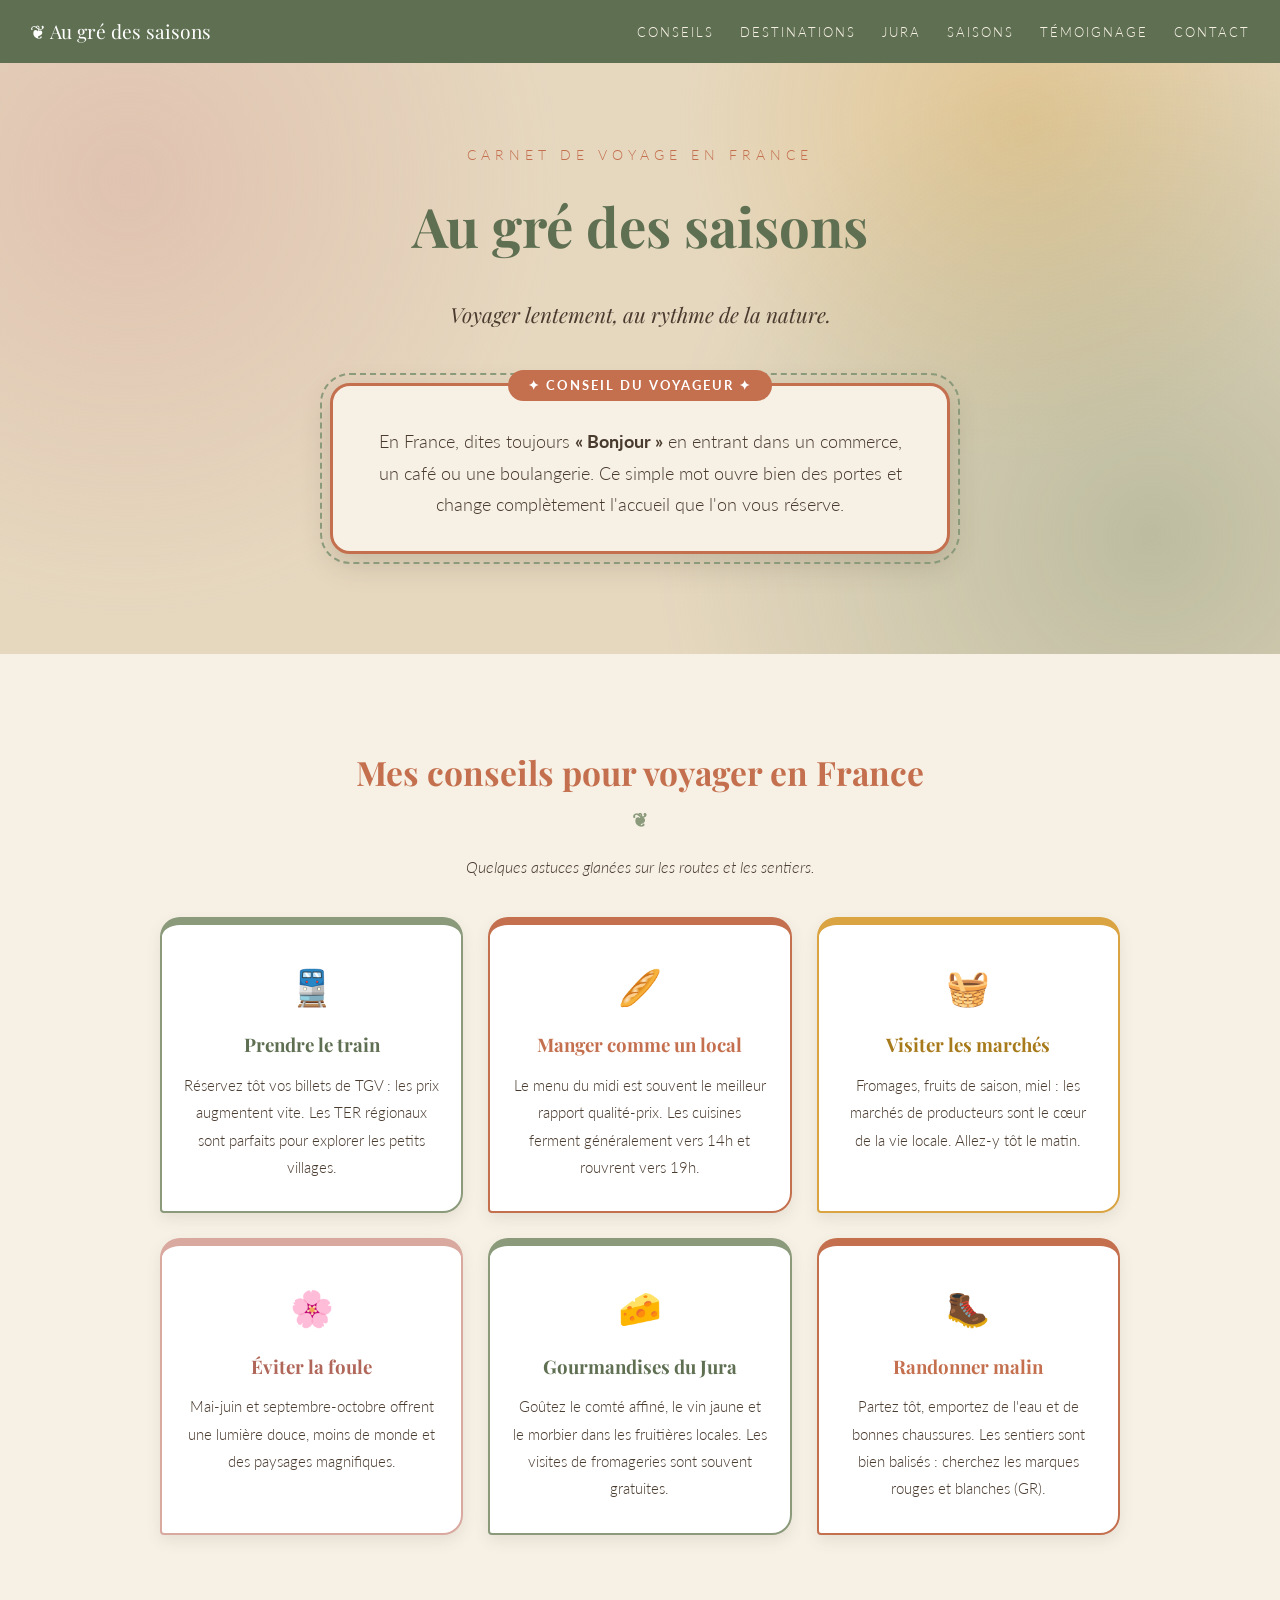
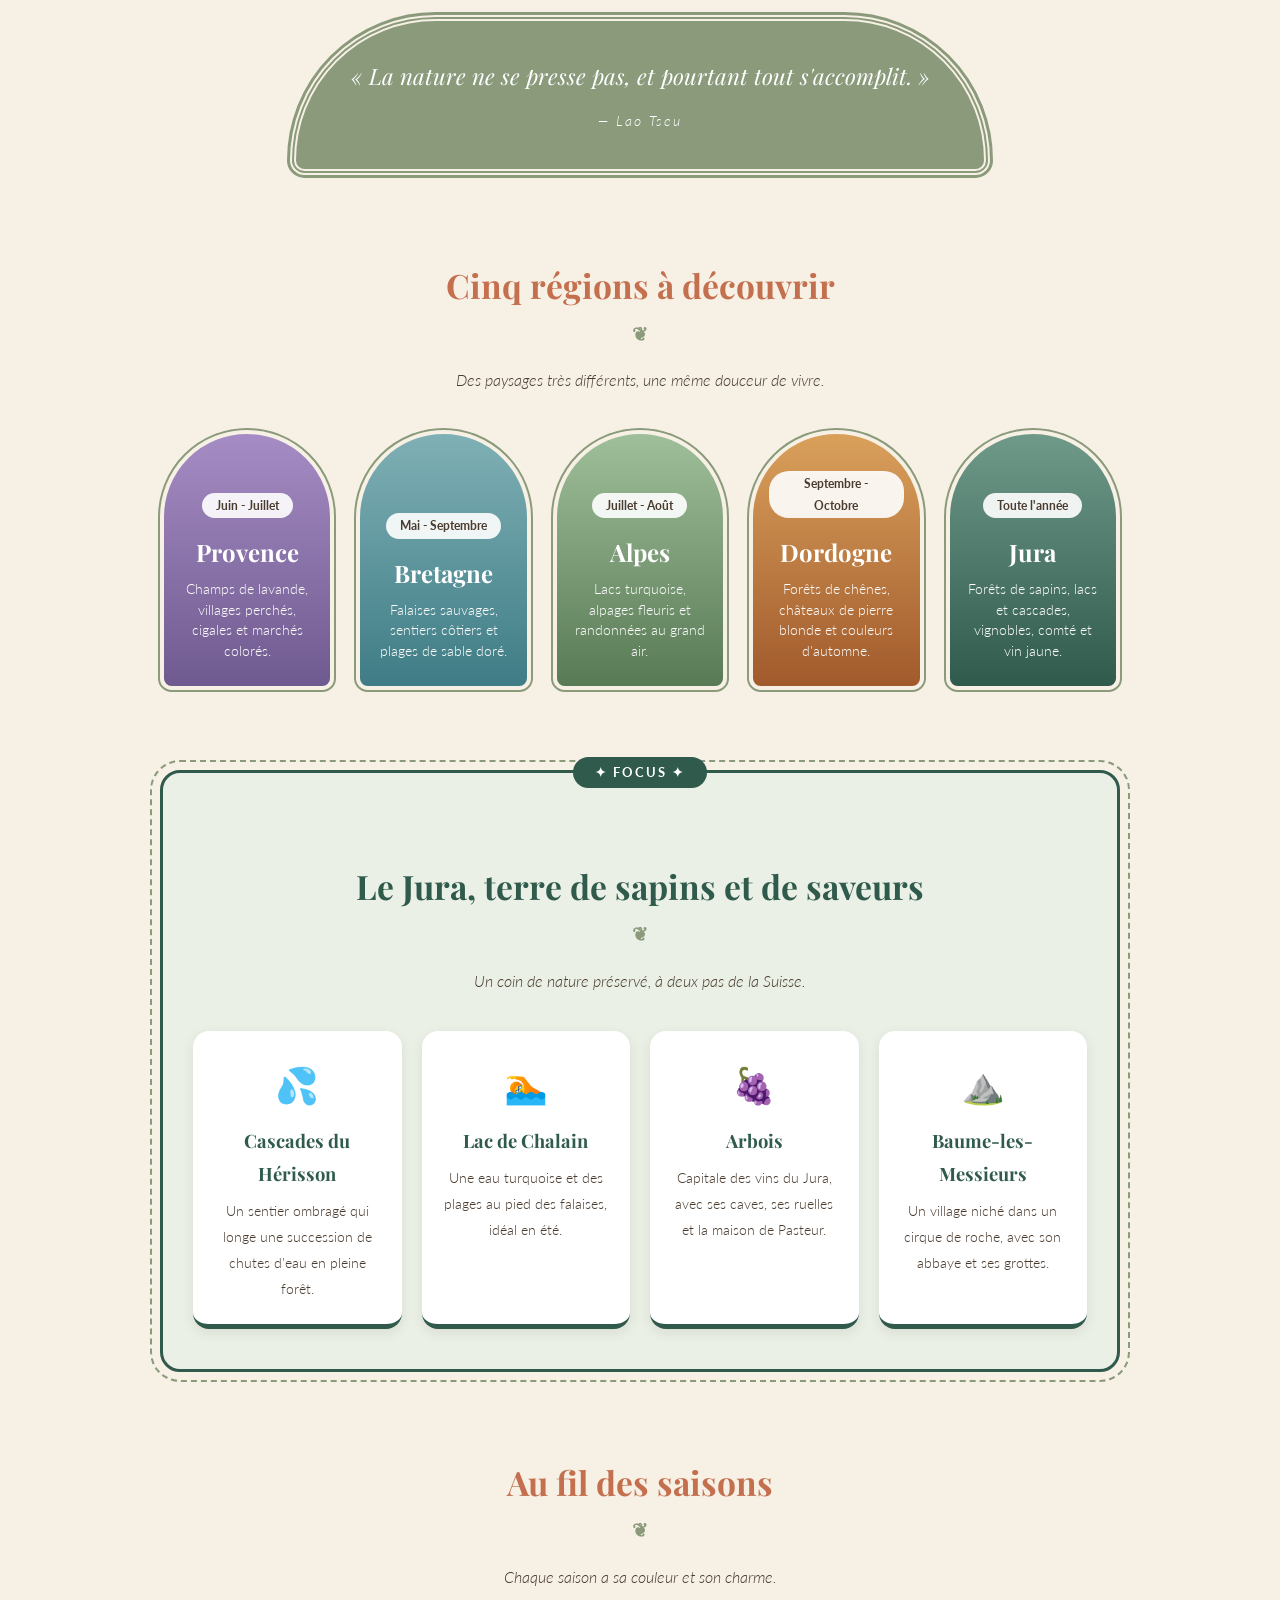
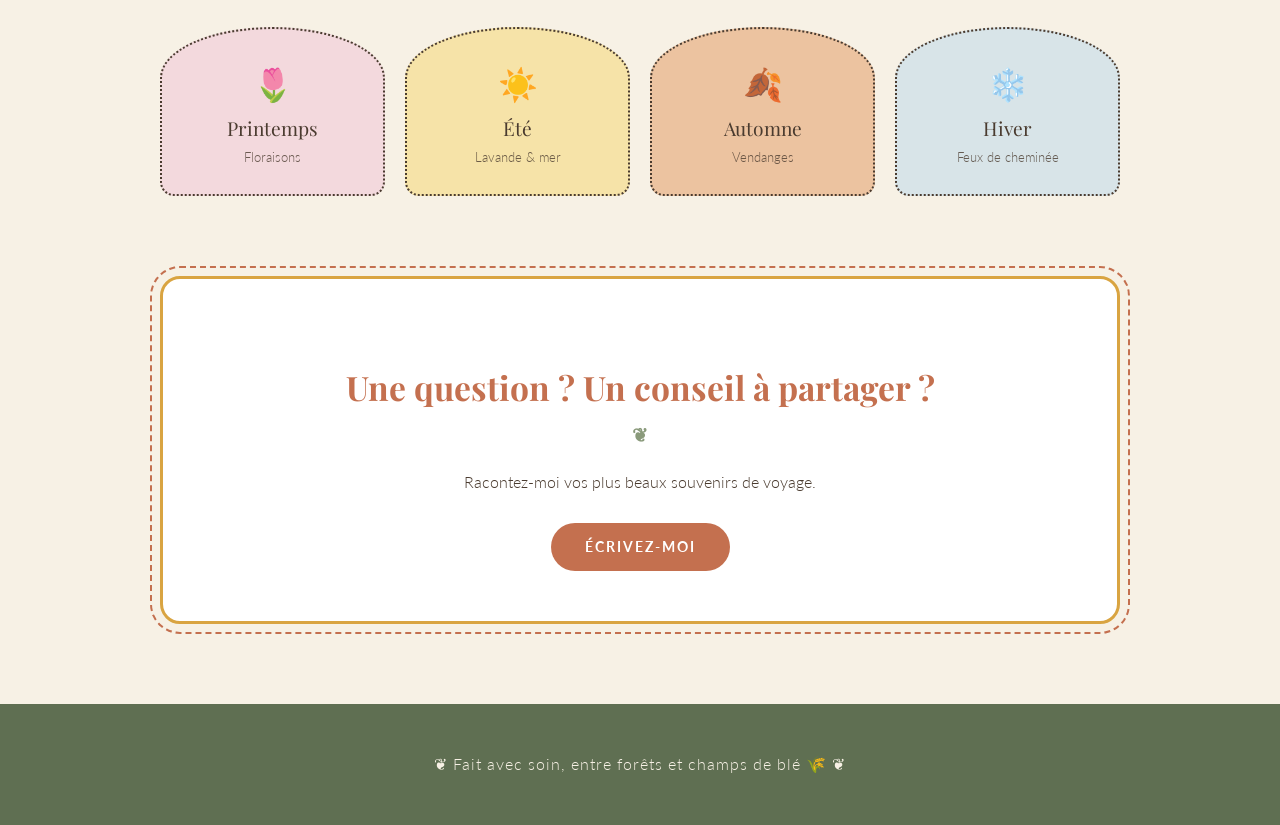
==== index.html @ a961cdc7 "1er version" ====
<!DOCTYPE html>
<html lang="fr">
<head>
  <meta charset="UTF-8">
  <meta name="viewport" content="width=device-width, initial-scale=1.0">
  <title>Au gré des saisons</title>
  <link rel="preconnect" href="https://fonts.googleapis.com">
  <link href="https://fonts.googleapis.com/css2?family=Playfair+Display:ital,wght@0,600;1,400&family=Lato:wght@300;400;700&display=swap" rel="stylesheet">
  <link rel="stylesheet" href="style.css">
</head>
<!-- Cette partie concerne l'entête du site ; la première chose que les visiteurs voient. On retrouve le titre et des informations plus générales pour tout le site comme la langue dans laquelle est le site ou encore l'alphabet utilisé -- !> 

  <! -- ===== MENU ===== -->
    <nav>
    <span class="logo">❦ Au gré des saisons</span>
    <div class="liens">
      <a href="#conseils">Conseils</a>
      <a href="#regions">Destinations</a>
      <a href="#jura">Jura</a>
      <a href="#saisons">Saisons</a>
      <a href="page2.html">Témoignage</a>
      <a href="#contact">Contact</a>
    </div>
  </nav>
<!-- définit les catégories en haut créant un endroit cliquable pour aller directement aux différents onglets -- !> 
  <!-- ===== ACCUEIL + CONSEIL DE VOYAGE ===== -->
  <header class="accueil">
    <p class="sous-titre">Carnet de voyage en France</p>
    <h1>Au gré des saisons</h1>
    <p class="intro">Voyager lentement, au rythme de la nature.</p>

    <div class="conseil-accueil">
      <span class="etiquette">✦ Conseil du voyageur ✦</span>
      <p>
        En France, dites toujours <strong>« Bonjour »</strong> en entrant dans un commerce,
        un café ou une boulangerie. Ce simple mot ouvre bien des portes
        et change complètement l'accueil que l'on vous réserve.
      </p>
    </div>
  </header>
<!-- -->
  <main>
<!-- Cette partie est une phrase accroche dans un cadre qui a pour but de donner envie aux utilisateurs de lire la suite du site, -- !>
    <!-- ===== CONSEILS ===== -->
    <section id="conseils">
      <h2>Mes conseils pour voyager en France</h2>
      <p class="chapeau">Quelques astuces glanées sur les routes et les sentiers.</p>

      <div class="grille">
        <article class="cadre cadre-sauge">
          <div class="icone">🚆</div>
          <h3>Prendre le train</h3>
          <p>Réservez tôt vos billets de TGV : les prix augmentent vite. Les TER régionaux sont parfaits pour explorer les petits villages.</p>
        </article>

        <article class="cadre cadre-terracotta">
          <div class="icone">🥖</div>
          <h3>Manger comme un local</h3>
          <p>Le menu du midi est souvent le meilleur rapport qualité-prix. Les cuisines ferment généralement vers 14h et rouvrent vers 19h.</p>
        </article>

        <article class="cadre cadre-moutarde">
          <div class="icone">🧺</div>
          <h3>Visiter les marchés</h3>
          <p>Fromages, fruits de saison, miel : les marchés de producteurs sont le cœur de la vie locale. Allez-y tôt le matin.</p>
        </article>

        <article class="cadre cadre-rose">
          <div class="icone">🌸</div>
          <h3>Éviter la foule</h3>
          <p>Mai-juin et septembre-octobre offrent une lumière douce, moins de monde et des paysages magnifiques.</p>
        </article>

        <article class="cadre cadre-sauge">
          <div class="icone">🧀</div>
          <h3>Gourmandises du Jura</h3>
          <p>Goûtez le comté affiné, le vin jaune et le morbier dans les fruitières locales. Les visites de fromageries sont souvent gratuites.</p>
        </article>

        <article class="cadre cadre-terracotta">
          <div class="icone">🥾</div>
          <h3>Randonner malin</h3>
          <p>Partez tôt, emportez de l'eau et de bonnes chaussures. Les sentiers sont bien balisés : cherchez les marques rouges et blanches (GR).</p>
        </article>
      </div>
    </section>
<!-- Cette partie concerne les conseils de voyage, une fois qu'elle est appliquée avec le style, elle est sous forme de cases donnant envie aux utilisateurs de cliquer pour connaitre davantage -- !> 
    <! -- ===== CITATION ===== -->
    <blockquote class="citation">
      « La nature ne se presse pas, et pourtant tout s'accomplit. »
      <cite>— Lao Tseu</cite>
    </blockquote>

    <!-- ===== DESTINATIONS ===== -->
    <section id="regions">
      <h2>Cinq régions à découvrir</h2>
      <p class="chapeau">Des paysages très différents, une même douceur de vivre.</p>

      <div class="regions">
        <article class="region region-lavande">
          <span class="badge">Juin - Juillet</span>
          <h3>Provence</h3>
          <p>Champs de lavande, villages perchés, cigales et marchés colorés.</p>
        </article>

        <article class="region region-mer">
          <span class="badge">Mai - Septembre</span>
          <h3>Bretagne</h3>
          <p>Falaises sauvages, sentiers côtiers et plages de sable doré.</p>
        </article>

        <article class="region region-montagne">
          <span class="badge">Juillet - Août</span>
          <h3>Alpes</h3>
          <p>Lacs turquoise, alpages fleuris et randonnées au grand air.</p>
        </article>

        <article class="region region-foret">
          <span class="badge">Septembre - Octobre</span>
          <h3>Dordogne</h3>
          <p>Forêts de chênes, châteaux de pierre blonde et couleurs d'automne.</p>
        </article>

        <article class="region region-jura">
          <span class="badge">Toute l'année</span>
          <h3>Jura</h3>
          <p>Forêts de sapins, lacs et cascades, vignobles, comté et vin jaune.</p>
        </article>
      </div>
    </section>
<!-- Cette section concerne les conseils de voyage en lui-même : il adapte les suggestions en fonction de la saison, de la  catégorie des vacances (mer, montagnes etc.) -- ! > 
    <! -- ===== FOCUS JURA ===== -->
    <section id="jura" class="focus-jura">
      <span class="etiquette-jura">✦ Focus ✦</span>
      <h2>Le Jura, terre de sapins et de saveurs</h2>
      <p class="chapeau">Un coin de nature préservé, à deux pas de la Suisse.</p>

      <div class="lieux">
        <div class="lieu">
          <div class="icone">💦</div>
          <h3>Cascades du Hérisson</h3>
          <p>Un sentier ombragé qui longe une succession de chutes d'eau en pleine forêt.</p>
        </div>
        <div class="lieu">
          <div class="icone">🏊</div>
          <h3>Lac de Chalain</h3>
          <p>Une eau turquoise et des plages au pied des falaises, idéal en été.</p>
        </div>
        <div class="lieu">
          <div class="icone">🍇</div>
          <h3>Arbois</h3>
          <p>Capitale des vins du Jura, avec ses caves, ses ruelles et la maison de Pasteur.</p>
        </div>
        <div class="lieu">
          <div class="icone">⛰️</div>
          <h3>Baume-les-Messieurs</h3>
          <p>Un village niché dans un cirque de roche, avec son abbaye et ses grottes.</p>
        </div>
      </div>
    </section>
<! --  partie qui donne des détails sur le jura en exemple d'endroit à visiter en france ; chaque sous-partie est composée d'une icone et de descriptif sur le lieu précis ainsi que son nom. -- !>
    <!-- ===== SAISONS ===== -->
    <section id="saisons">
      <h2>Au fil des saisons</h2>
      <p class="chapeau">Chaque saison a sa couleur et son charme.</p>

      <div class="saisons">
        <div class="saison printemps"><span>🌷</span>Printemps<small>Floraisons</small></div>
        <div class="saison ete"><span>☀️</span>Été<small>Lavande &amp; mer</small></div>
        <div class="saison automne"><span>🍂</span>Automne<small>Vendanges</small></div>
        <div class="saison hiver"><span>❄️</span>Hiver<small>Feux de cheminée</small></div>
      </div>
    </section>

    <!-- ===== CONTACT ===== -->
    <section id="contact" class="cadre-contact">
      <h2>Une question ? Un conseil à partager ?</h2>
      <p>Racontez-moi vos plus beaux souvenirs de voyage.</p>
      <a class="bouton" href="mailto:exemple@mail.com">Écrivez-moi</a>
    </section>

  </main>
  <! -- Section contact avec possibilité de mettre des informations de contact comme les sites normaux. --!> 
  <footer>
    <p>❦ Fait avec soin, entre forêts et champs de blé 🌾 ❦</p>
  </footer>
<!-- cette section finale se situe sur le bandeau tout en bas du site et indique "avec humour" une information de fabrication pour finir le site-- !> 
</body>
</html>
---- style.css ----
/* ===== PALETTE ===== */
:root {
  --creme: #f7f1e5;
  --sable: #e6d8bf;
  --sauge: #8a9a7b;
  --sauge-fonce: #5f6f52;
  --terracotta: #c4704f;
  --moutarde: #d9a441;
  --rose: #d9a9a0;
  --brun: #4a3b2f;
  --sapin: #2f5a4c;
}

/* ===== BASE ===== */
* { box-sizing: border-box; }

html { scroll-behavior: smooth; }

body {
  margin: 0;
  font-family: 'Lato', sans-serif;
  font-weight: 300;
  background-color: var(--creme);
  color: var(--brun);
  line-height: 1.8;
}

h1, h2, h3 { font-family: 'Playfair Display', serif; }

/* ===== MENU (reste collé en haut) ===== */
nav {
  position: sticky;
  top: 0;
  z-index: 10;
  display: flex;
  justify-content: space-between;
  align-items: center;
  flex-wrap: wrap;
  gap: 10px;
  padding: 14px 30px;
  background-color: var(--sauge-fonce);
  color: white;
}

.logo {
  font-family: 'Playfair Display', serif;
  font-size: 1.2rem;
}

.liens a {
  color: var(--creme);
  text-decoration: none;
  text-transform: uppercase;
  letter-spacing: 2px;
  font-size: 0.8rem;
  margin-left: 22px;
  transition: color 0.3s;
}

.liens a:hover { color: var(--moutarde); }

/* ===== ACCUEIL ===== */
.accueil {
  text-align: center;
  padding: 80px 20px 100px;
  background:
    radial-gradient(circle at 10% 20%, rgba(217, 169, 160, 0.45) 0, transparent 35%),
    radial-gradient(circle at 90% 80%, rgba(138, 154, 123, 0.45) 0, transparent 40%),
    radial-gradient(circle at 80% 10%, rgba(217, 164, 65, 0.35) 0, transparent 30%),
    var(--sable);
}

.sous-titre {
  text-transform: uppercase;
  letter-spacing: 5px;
  font-size: 0.85rem;
  color: var(--terracotta);
  margin: 0;
}

h1 {
  font-size: 3.4rem;
  color: var(--sauge-fonce);
  margin: 10px 0;
}

.intro {
  font-family: 'Playfair Display', serif;
  font-style: italic;
  font-size: 1.3rem;
  margin-bottom: 50px;
}

/* Le conseil de bienvenue : double cadre */
.conseil-accueil {
  position: relative;
  max-width: 620px;
  margin: 0 auto;
  padding: 40px 35px 30px;
  background-color: var(--creme);
  border: 3px solid var(--terracotta);
  border-radius: 20px;
  outline: 2px dashed var(--sauge);
  outline-offset: 8px;
  box-shadow: 0 10px 30px rgba(74, 59, 47, 0.2);
}

.conseil-accueil .etiquette {
  position: absolute;
  top: -16px;
  left: 50%;
  transform: translateX(-50%);
  background-color: var(--terracotta);
  color: white;
  padding: 4px 20px;
  border-radius: 30px;
  font-size: 0.8rem;
  letter-spacing: 2px;
  text-transform: uppercase;
  font-weight: 700;
  white-space: nowrap;
}

.conseil-accueil p {
  margin: 0;
  font-size: 1.1rem;
}

/* ===== CONTENU ===== */
main {
  max-width: 1000px;
  margin: 0 auto;
  padding: 60px 20px 20px;
}

section {
  margin-bottom: 80px;
  text-align: center;
}

h2 {
  font-size: 2.1rem;
  color: var(--terracotta);
  margin-bottom: 5px;
}

h2::after {
  content: "❦";
  display: block;
  font-size: 1.2rem;
  color: var(--sauge);
}

.chapeau {
  font-style: italic;
  margin-bottom: 35px;
}

/* ===== CARTES AVEC CADRES COLORÉS ===== */
.grille {
  display: grid;
  grid-template-columns: repeat(auto-fit, minmax(260px, 1fr));
  gap: 25px;
}

.cadre {
  background-color: white;
  padding: 30px 22px;
  border-radius: 20px 20px 20px 4px;
  border: 2px solid;
  border-top-width: 8px;
  box-shadow: 0 6px 15px rgba(74, 59, 47, 0.1);
  transition: transform 0.3s, box-shadow 0.3s;
}

.cadre:hover {
  transform: translateY(-8px);
  box-shadow: 0 14px 25px rgba(74, 59, 47, 0.18);
}

.icone { font-size: 2.2rem; }
.cadre h3 { margin: 10px 0; }
.cadre p { margin: 0; font-size: 0.95rem; }

.cadre-sauge { border-color: var(--sauge); }
.cadre-sauge h3 { color: var(--sauge-fonce); }

.cadre-terracotta { border-color: var(--terracotta); }
.cadre-terracotta h3 { color: var(--terracotta); }

.cadre-moutarde { border-color: var(--moutarde); }
.cadre-moutarde h3 { color: #a77a1c; }

.cadre-rose { border-color: var(--rose); }
.cadre-rose h3 { color: #b0675a; }

/* ===== CITATION ===== */
.citation {
  margin: 0 auto 80px;
  max-width: 700px;
  padding: 35px 40px;
  text-align: center;
  font-family: 'Playfair Display', serif;
  font-style: italic;
  font-size: 1.4rem;
  color: white;
  background-color: var(--sauge);
  border-radius: 200px 200px 20px 20px;
  border: 6px double var(--creme);
  outline: 3px solid var(--sauge);
}

.citation cite {
  display: block;
  margin-top: 12px;
  font-size: 0.9rem;
  font-family: 'Lato', sans-serif;
  letter-spacing: 2px;
}

/* ===== RÉGIONS ===== */
.regions {
  display: grid;
  grid-template-columns: repeat(auto-fit, minmax(170px, 1fr));
  gap: 22px;
}

.region {
  min-height: 260px;
  padding: 25px 16px;
  border-radius: 120px 120px 16px 16px;  /* forme d'arche bohème */
  color: white;
  display: flex;
  flex-direction: column;
  justify-content: flex-end;
  text-align: center;
  border: 4px solid var(--creme);
  outline: 2px solid var(--sauge);
  transition: transform 0.3s;
}

.region:hover { transform: scale(1.04); }

.region h3 { margin: 5px 0; font-size: 1.5rem; }
.region p { margin: 0; font-size: 0.85rem; line-height: 1.5; }

.badge {
  align-self: center;
  background-color: rgba(255, 255, 255, 0.9);
  color: var(--brun);
  padding: 2px 14px;
  border-radius: 20px;
  font-size: 0.75rem;
  font-weight: 700;
  margin-bottom: 8px;
}

.region-lavande  { background: linear-gradient(180deg, #a58cc4, #6f5a8f); }
.region-mer      { background: linear-gradient(180deg, #7fb0b5, #3f7c85); }
.region-montagne { background: linear-gradient(180deg, #9fbf9a, #587a55); }
.region-foret    { background: linear-gradient(180deg, #d9a05b, #a15a2c); }
.region-jura     { background: linear-gradient(180deg, #6f9a8a, #2f5a4c); }

/* ===== FOCUS JURA ===== */
.focus-jura {
  position: relative;
  padding: 55px 30px 40px;
  background-color: #eaf0e6;
  border: 3px solid var(--sapin);
  border-radius: 20px;
  outline: 2px dashed var(--sauge);
  outline-offset: 8px;
}

.focus-jura h2 { color: var(--sapin); }

.etiquette-jura {
  position: absolute;
  top: -16px;
  left: 50%;
  transform: translateX(-50%);
  background-color: var(--sapin);
  color: white;
  padding: 4px 22px;
  border-radius: 30px;
  font-size: 0.8rem;
  letter-spacing: 2px;
  text-transform: uppercase;
  font-weight: 700;
}

.lieux {
  display: grid;
  grid-template-columns: repeat(auto-fit, minmax(200px, 1fr));
  gap: 20px;
}

.lieu {
  background-color: white;
  padding: 22px 18px;
  border-radius: 16px;
  border-bottom: 5px solid var(--sapin);
  box-shadow: 0 4px 12px rgba(74, 59, 47, 0.1);
}

.lieu h3 {
  color: var(--sapin);
  margin: 8px 0;
  font-size: 1.15rem;
}

.lieu p { margin: 0; font-size: 0.9rem; }

/* ===== SAISONS ===== */
.saisons {
  display: grid;
  grid-template-columns: repeat(auto-fit, minmax(160px, 1fr));
  gap: 20px;
}

.saison {
  padding: 25px 10px;
  border-radius: 50% 50% 14px 14px / 30% 30% 14px 14px;
  font-family: 'Playfair Display', serif;
  font-size: 1.2rem;
  border: 2px dotted var(--brun);
}

.saison span { display: block; font-size: 2rem; }

.saison small {
  display: block;
  font-family: 'Lato', sans-serif;
  font-size: 0.8rem;
  opacity: 0.8;
}

.printemps { background-color: #f3d9dd; }
.ete       { background-color: #f6e3a8; }
.automne   { background-color: #ecc3a0; }
.hiver     { background-color: #d8e4e8; }

/* ===== CONTACT ===== */
.cadre-contact {
  padding: 50px 30px;
  background-color: white;
  border: 3px solid var(--moutarde);
  border-radius: 20px;
  outline: 2px dashed var(--terracotta);
  outline-offset: 8px;
  margin-bottom: 60px;
}

.bouton {
  display: inline-block;
  margin-top: 10px;
  padding: 12px 34px;
  background-color: var(--terracotta);
  color: white;
  text-decoration: none;
  border-radius: 40px;
  letter-spacing: 2px;
  text-transform: uppercase;
  font-size: 0.85rem;
  font-weight: 700;
  transition: background-color 0.3s, transform 0.3s;
}

.bouton:hover {
  background-color: var(--sauge-fonce);
  transform: translateY(-3px);
}

/* ===== PIED DE PAGE ===== */
footer {
  text-align: center;
  padding: 30px 20px;
  background-color: var(--sauge-fonce);
  color: var(--creme);
  letter-spacing: 1px;
}

/* ===== TÉLÉPHONE ===== */
@media (max-width: 600px) {
  h1 { font-size: 2.3rem; }
  nav { justify-content: center; }
  .liens a { margin: 0 8px; }
  .citation { border-radius: 60px 60px 20px 20px; font-size: 1.15rem; padding: 30px 20px; }
}
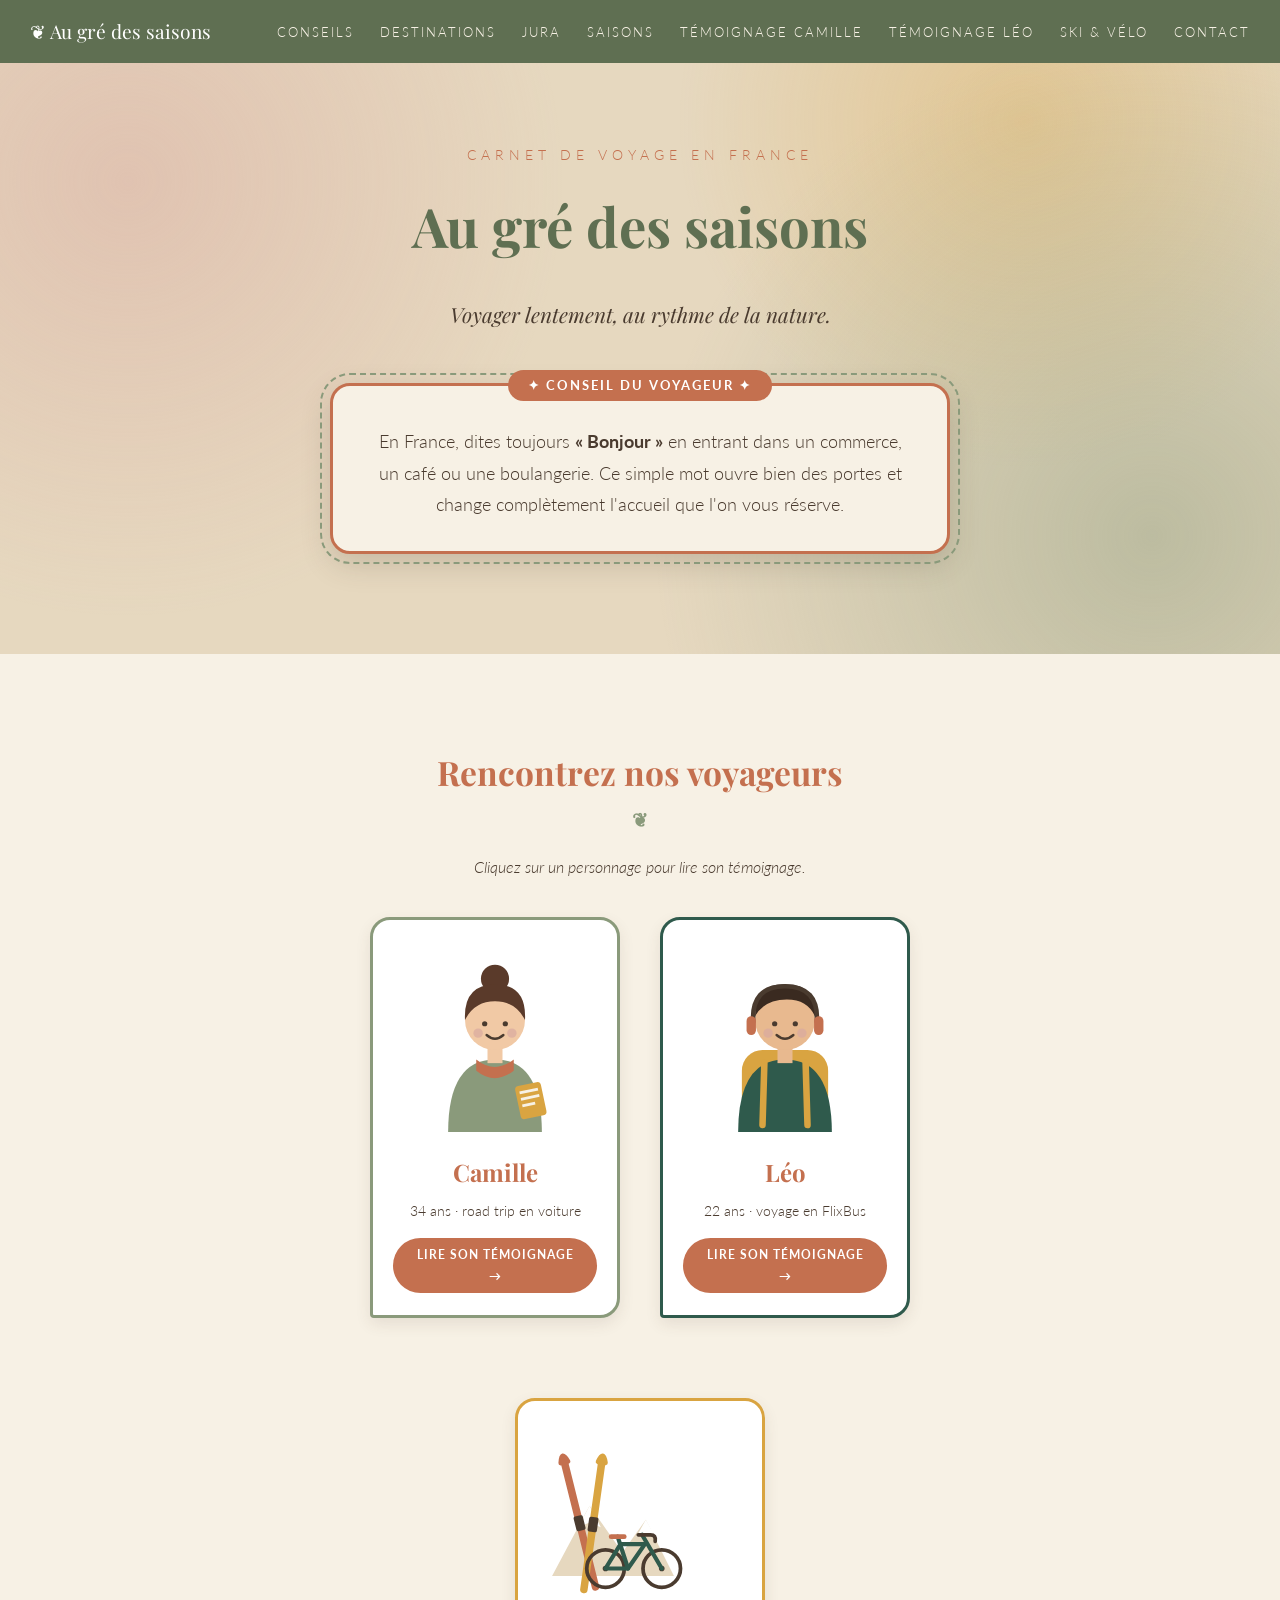
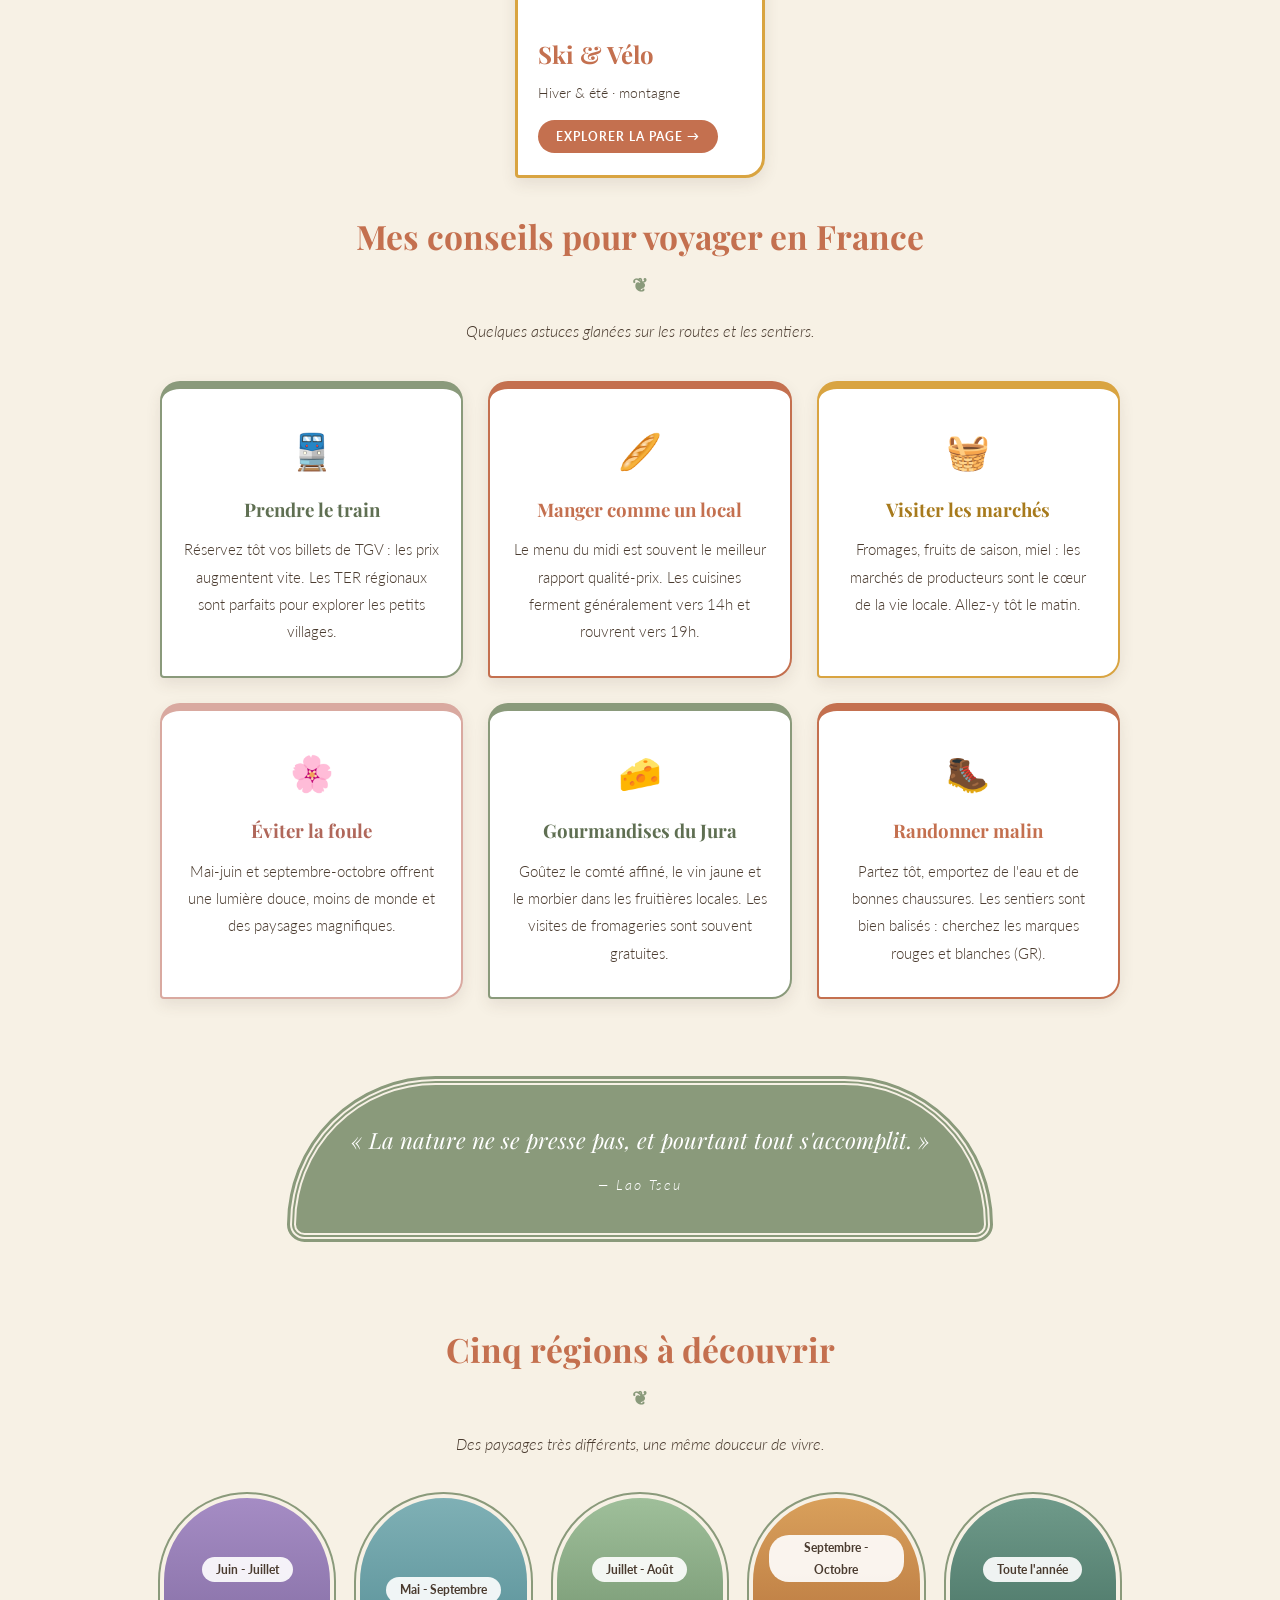
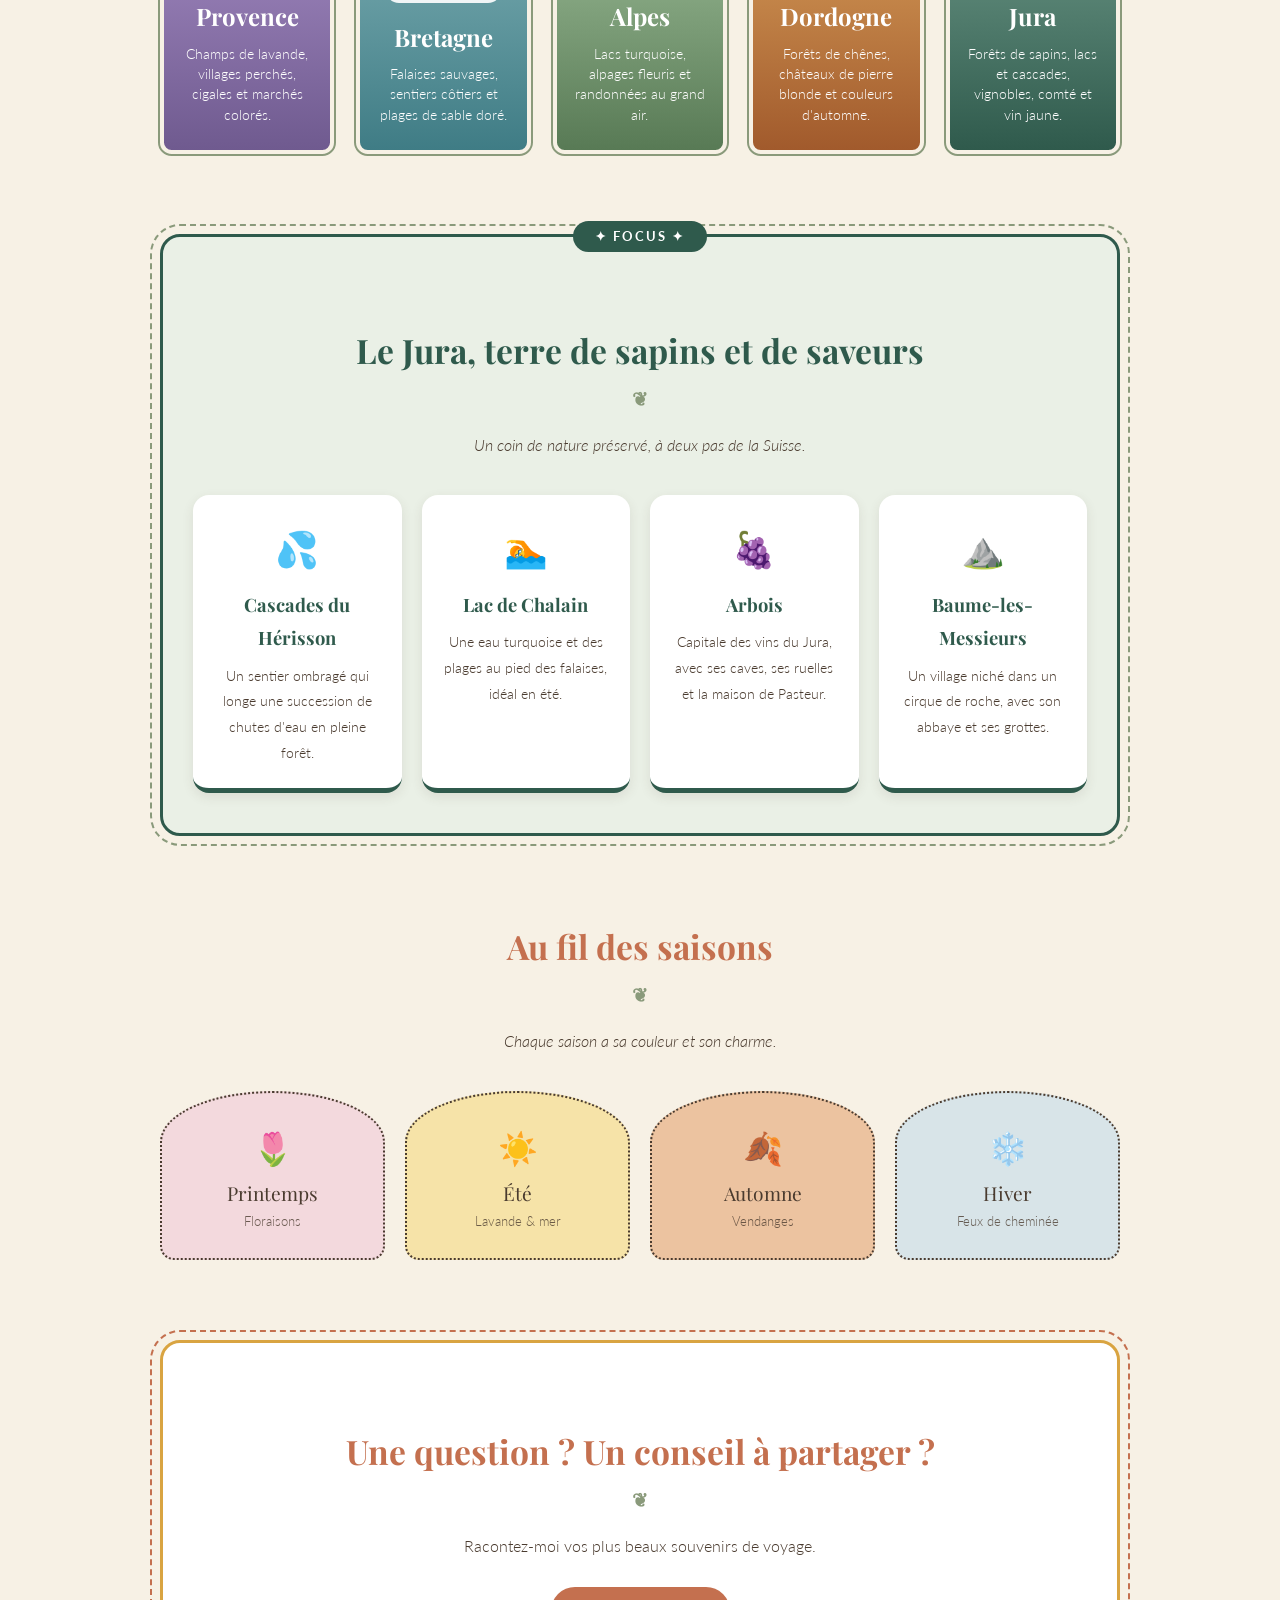
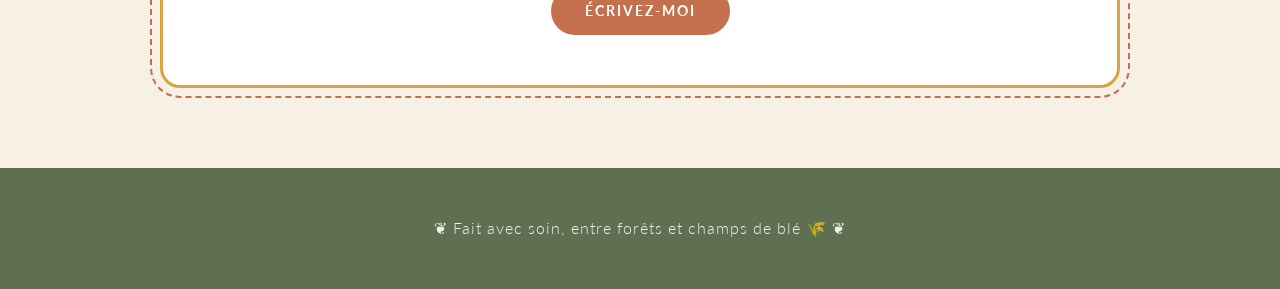
==== commit 0736232e: "iuh" ====
--- a/index.html
+++ b/index.html
@@ -8,21 +8,28 @@
   <link href="https://fonts.googleapis.com/css2?family=Playfair+Display:ital,wght@0,600;1,400&family=Lato:wght@300;400;700&display=swap" rel="stylesheet">
   <link rel="stylesheet" href="style.css">
 </head>
-<!-- Cette partie concerne l'entête du site ; la première chose que les visiteurs voient. On retrouve le titre et des informations plus générales pour tout le site comme la langue dans laquelle est le site ou encore l'alphabet utilisé -- !> 
-
-  <! -- ===== MENU ===== -->
-    <nav>
+<body>
+
+<!-- Cette partie concerne l'entête du site ; la première chose que les visiteurs voient. On retrouve le titre et des informations plus générales pour tout le site comme la langue dans laquelle est le site ou encore l'alphabet utilisé -->
+
+  <!-- ===== MENU ===== -->
+  <nav>
     <span class="logo">❦ Au gré des saisons</span>
     <div class="liens">
       <a href="#conseils">Conseils</a>
       <a href="#regions">Destinations</a>
       <a href="#jura">Jura</a>
       <a href="#saisons">Saisons</a>
-      <a href="page2.html">Témoignage</a>
+      <a href="page2.html">Témoignage Camille</a>
+      <a href="page3.html">Témoignage Léo</a>
+      <a href="page4.html">Ski &amp; Vélo</a>
       <a href="#contact">Contact</a>
+
+
     </div>
   </nav>
-<!-- définit les catégories en haut créant un endroit cliquable pour aller directement aux différents onglets -- !> 
+<!-- définit les catégories en haut créant un endroit cliquable pour aller directement aux différents onglets -->
+
   <!-- ===== ACCUEIL + CONSEIL DE VOYAGE ===== -->
   <header class="accueil">
     <p class="sous-titre">Carnet de voyage en France</p>
@@ -38,9 +45,129 @@
       </p>
     </div>
   </header>
-<!-- -->
+
   <main>
-<!-- Cette partie est une phrase accroche dans un cadre qui a pour but de donner envie aux utilisateurs de lire la suite du site, -- !>
+<!-- Cette partie est une phrase accroche dans un cadre qui a pour but de donner envie aux utilisateurs de lire la suite du site -->
+    <!-- ===== LES VOYAGEURS ===== -->
+    <section id="voyageurs">
+      <h2>Rencontrez nos voyageurs</h2>
+      <p class="chapeau">Cliquez sur un personnage pour lire son témoignage.</p>
+
+      <div class="personnages">
+
+        <!-- Camille -->
+        <a class="perso perso-camille" href="page2.html" aria-label="Lire le témoignage de Camille">
+          <svg viewBox="0 0 160 200" role="img" aria-labelledby="titre-camille">
+            <title id="titre-camille">Dessin de Camille</title>
+            <!-- chignon -->
+            <circle cx="80" cy="36" r="15" fill="#5a3a2a"/>
+            <!-- corps -->
+            <path d="M30 200 Q30 122 80 122 Q130 122 130 200 Z" fill="#8a9a7b"/>
+            <!-- cou -->
+            <rect x="72" y="104" width="16" height="22" fill="#f1c9a5"/>
+            <!-- foulard -->
+            <path d="M60 122 Q80 138 100 122 L100 134 Q80 150 60 134 Z" fill="#c4704f"/>
+            <!-- tête -->
+            <circle cx="80" cy="80" r="32" fill="#f1c9a5"/>
+            <!-- cheveux -->
+            <path d="M48 80 Q46 42 80 42 Q114 42 112 80 Q102 60 80 60 Q58 60 48 80 Z" fill="#5a3a2a"/>
+            <!-- yeux -->
+            <circle cx="69" cy="84" r="2.8" fill="#4a3b2f"/>
+            <circle cx="91" cy="84" r="2.8" fill="#4a3b2f"/>
+            <!-- joues -->
+            <circle cx="62" cy="94" r="5" fill="#d9a9a0" opacity="0.7"/>
+            <circle cx="98" cy="94" r="5" fill="#d9a9a0" opacity="0.7"/>
+            <!-- sourire -->
+            <path d="M71 96 Q80 104 89 96" fill="none" stroke="#4a3b2f" stroke-width="2.5" stroke-linecap="round"/>
+            <!-- carnet -->
+            <g transform="rotate(-12 118 165)">
+              <rect x="104" y="148" width="28" height="36" rx="4" fill="#d9a441"/>
+              <rect x="108" y="154" width="20" height="3" fill="#f7f1e5"/>
+              <rect x="108" y="161" width="20" height="3" fill="#f7f1e5"/>
+              <rect x="108" y="168" width="14" height="3" fill="#f7f1e5"/>
+            </g>
+          </svg>
+          <h3>Camille</h3>
+          <p>34 ans · road trip en voiture</p>
+          <span class="lien-perso">Lire son témoignage →</span>
+        </a>
+
+        <!-- Léo -->
+        <a class="perso perso-leo" href="page3.html" aria-label="Lire le témoignage de Léo">
+          <svg viewBox="0 0 160 200" role="img" aria-labelledby="titre-leo">
+            <title id="titre-leo">Dessin de Léo</title>
+            <!-- sac à dos -->
+            <rect x="34" y="112" width="92" height="76" rx="22" fill="#d9a441"/>
+            <!-- corps -->
+            <path d="M30 200 Q30 122 80 122 Q130 122 130 200 Z" fill="#2f5a4c"/>
+            <!-- bretelles -->
+            <path d="M58 126 L56 192" stroke="#d9a441" stroke-width="7" stroke-linecap="round"/>
+            <path d="M102 126 L104 192" stroke="#d9a441" stroke-width="7" stroke-linecap="round"/>
+            <!-- cou -->
+            <rect x="72" y="104" width="16" height="22" fill="#e8b98f"/>
+            <!-- tête -->
+            <circle cx="80" cy="80" r="32" fill="#e8b98f"/>
+            <!-- cheveux -->
+            <path d="M48 76 Q48 40 82 42 Q114 42 112 76 Q104 58 82 58 Q58 58 48 76 Z" fill="#3a2a20"/>
+            <!-- casque audio -->
+            <path d="M46 82 Q44 44 80 44 Q116 44 114 82" fill="none" stroke="#4a3b2f" stroke-width="5" stroke-linecap="round"/>
+            <rect x="39" y="76" width="10" height="20" rx="5" fill="#c4704f"/>
+            <rect x="111" y="76" width="10" height="20" rx="5" fill="#c4704f"/>
+            <!-- yeux -->
+            <circle cx="69" cy="84" r="2.8" fill="#4a3b2f"/>
+            <circle cx="91" cy="84" r="2.8" fill="#4a3b2f"/>
+            <!-- joues -->
+            <circle cx="62" cy="94" r="5" fill="#d9a9a0" opacity="0.7"/>
+            <circle cx="98" cy="94" r="5" fill="#d9a9a0" opacity="0.7"/>
+            <!-- sourire -->
+            <path d="M71 96 Q80 104 89 96" fill="none" stroke="#4a3b2f" stroke-width="2.5" stroke-linecap="round"/>
+          </svg>
+          <h3>Léo</h3>
+          <p>22 ans · voyage en FlixBus</p>
+          <span class="lien-perso">Lire son témoignage →</span>
+        </a>
+
+      </div>
+    </section>
+    <!-- Ski & Vélo (Page 4) -->
+        <a class="perso perso-sport" href="page4.html" aria-label="Découvrir le ski de fond et les cols à vélo">
+          <svg viewBox="0 0 160 200" role="img" aria-labelledby="titre-sport">
+            <title id="titre-sport">Dessin de skis et d'un vélo</title>
+            <!-- Fond montagne douce -->
+            <path d="M15 160 L55 85 L90 135 L115 100 L145 160 Z" fill="#e6d8bf"/>
+            <path d="M55 85 L43 108 L55 103 L67 108 Z" fill="#ffffff"/>
+            <path d="M115 100 L105 118 L115 114 L125 118 Z" fill="#ffffff"/>
+
+            <!-- Paire de skis croisés (à gauche) -->
+            <g transform="rotate(-14 48 110)">
+              <rect x="42" y="32" width="8" height="145" rx="4" fill="#c4704f"/>
+              <path d="M42 36 Q46 22 50 36" fill="none" stroke="#c4704f" stroke-width="5" stroke-linecap="round"/>
+              <rect x="41" y="95" width="10" height="16" rx="2" fill="#4a3b2f"/>
+            </g>
+            <g transform="rotate(8 58 110)">
+              <rect x="54" y="34" width="8" height="145" rx="4" fill="#d9a441"/>
+              <path d="M54 38 Q58 24 62 38" fill="none" stroke="#d9a441" stroke-width="5" stroke-linecap="round"/>
+              <rect x="53" y="97" width="10" height="16" rx="2" fill="#4a3b2f"/>
+            </g>
+
+            <!-- Vélo (en bas à droite) -->
+            <!-- Roues -->
+            <circle cx="72" cy="152" r="20" fill="none" stroke="#4a3b2f" stroke-width="4"/>
+            <circle cx="72" cy="152" r="3" fill="#4a3b2f"/>
+            <circle cx="132" cy="152" r="20" fill="none" stroke="#4a3b2f" stroke-width="4"/>
+            <circle cx="132" cy="152" r="3" fill="#4a3b2f"/>
+            <!-- Cadre -->
+            <path d="M72 152 L96 152 L114 126 L88 126 Z" fill="none" stroke="#2f5a4c" stroke-width="4.5" stroke-linejoin="round"/>
+            <path d="M96 152 L85 118 M132 152 L111 116" stroke="#2f5a4c" stroke-width="4.5" stroke-linecap="round"/>
+            <!-- Selle & Guidon -->
+            <path d="M78 118 L92 118" stroke="#c4704f" stroke-width="5" stroke-linecap="round"/>
+            <path d="M107 116 L120 116 Q126 116 125 123" fill="none" stroke="#4a3b2f" stroke-width="4" stroke-linecap="round"/>
+          </svg>
+          <h3>Ski &amp; Vélo</h3>
+          <p>Hiver &amp; été · montagne</p>
+          <span class="lien-perso">Explorer la page →</span>
+        </a>
+
     <!-- ===== CONSEILS ===== -->
     <section id="conseils">
       <h2>Mes conseils pour voyager en France</h2>
@@ -84,8 +211,9 @@
         </article>
       </div>
     </section>
-<!-- Cette partie concerne les conseils de voyage, une fois qu'elle est appliquée avec le style, elle est sous forme de cases donnant envie aux utilisateurs de cliquer pour connaitre davantage -- !> 
-    <! -- ===== CITATION ===== -->
+<!-- Cette partie concerne les conseils de voyage, une fois qu'elle est appliquée avec le style, elle est sous forme de cases donnant envie aux utilisateurs de cliquer pour connaitre davantage -->
+
+    <!-- ===== CITATION ===== -->
     <blockquote class="citation">
       « La nature ne se presse pas, et pourtant tout s'accomplit. »
       <cite>— Lao Tseu</cite>
@@ -128,8 +256,9 @@
         </article>
       </div>
     </section>
-<!-- Cette section concerne les conseils de voyage en lui-même : il adapte les suggestions en fonction de la saison, de la  catégorie des vacances (mer, montagnes etc.) -- ! > 
-    <! -- ===== FOCUS JURA ===== -->
+<!-- Cette section concerne les conseils de voyage en lui-même : il adapte les suggestions en fonction de la saison, de la catégorie des vacances (mer, montagnes etc.) -->
+
+    <!-- ===== FOCUS JURA ===== -->
     <section id="jura" class="focus-jura">
       <span class="etiquette-jura">✦ Focus ✦</span>
       <h2>Le Jura, terre de sapins et de saveurs</h2>
@@ -158,7 +287,8 @@
         </div>
       </div>
     </section>
-<! --  partie qui donne des détails sur le jura en exemple d'endroit à visiter en france ; chaque sous-partie est composée d'une icone et de descriptif sur le lieu précis ainsi que son nom. -- !>
+<!-- partie qui donne des détails sur le jura en exemple d'endroit à visiter en france ; chaque sous-partie est composée d'une icone et de descriptif sur le lieu précis ainsi que son nom. -->
+
     <!-- ===== SAISONS ===== -->
     <section id="saisons">
       <h2>Au fil des saisons</h2>
@@ -180,10 +310,12 @@
     </section>
 
   </main>
-  <! -- Section contact avec possibilité de mettre des informations de contact comme les sites normaux. --!> 
+<!-- Section contact avec possibilité de mettre des informations de contact comme les sites normaux. -->
+
   <footer>
     <p>❦ Fait avec soin, entre forêts et champs de blé 🌾 ❦</p>
   </footer>
-<!-- cette section finale se situe sur le bandeau tout en bas du site et indique "avec humour" une information de fabrication pour finir le site-- !> 
+<!-- cette section finale se situe sur le bandeau tout en bas du site et indique "avec humour" une information de fabrication pour finir le site -->
+
 </body>
 </html>
--- a/style.css
+++ b/style.css
@@ -379,11 +379,221 @@
   color: var(--creme);
   letter-spacing: 1px;
 }
-
+/* ===== LES VOYAGEURS (personnages cliquables) ===== */
+.personnages {
+  display: flex;
+  justify-content: center;
+  flex-wrap: wrap;
+  gap: 40px;
+}
+
+.perso {
+  display: block;
+  width: 250px;
+  padding: 25px 20px 22px;
+  background-color: white;
+  border: 3px solid;
+  border-radius: 20px 20px 20px 4px;
+  box-shadow: 0 6px 15px rgba(74, 59, 47, 0.1);
+  text-decoration: none;
+  color: var(--brun);
+  transition: transform 0.3s, box-shadow 0.3s;
+}
+
+.perso-camille { border-color: var(--sauge); }
+.perso-leo     { border-color: var(--sapin); }
+.perso-sport {
+  border-color: var(--moutarde);
+  margin: 0 auto;
+}
+.perso:hover {
+  transform: translateY(-8px);
+  box-shadow: 0 14px 25px rgba(74, 59, 47, 0.18);
+}
+
+.perso svg {
+  width: 150px;
+  height: auto;
+  transition: transform 0.3s;
+}
+
+.perso:hover svg { transform: rotate(-4deg) scale(1.06); }
+
+.perso h3 {
+  margin: 10px 0 0;
+  font-size: 1.5rem;
+  color: var(--terracotta);
+}
+
+.perso p {
+  margin: 4px 0 14px;
+  font-size: 0.9rem;
+}
+
+.lien-perso {
+  display: inline-block;
+  padding: 6px 18px;
+  background-color: var(--terracotta);
+  color: white;
+  border-radius: 30px;
+  font-size: 0.75rem;
+  font-weight: 700;
+  letter-spacing: 1px;
+  text-transform: uppercase;
+  transition: background-color 0.3s;
+}
+
+.perso:hover .lien-perso { background-color: var(--sauge-fonce); }
+
+/* ===== AJOUTS PAGE 4 (SKI & VÉLO) ===== */
+.badge-region, .altitude {
+  display: inline-block;
+  margin-top: 6px;
+  padding: 2px 12px;
+  background-color: var(--creme);
+  color: var(--brun);
+  border-radius: 20px;
+  font-size: 0.75rem;
+  font-weight: 700;
+  letter-spacing: 1px;
+  text-transform: uppercase;
+}
+
+.altitude {
+  margin-bottom: 10px;
+  background-color: var(--sable);
+}
+
+.chiffres-ventoux {
+  display: grid;
+  grid-template-columns: repeat(auto-fit, minmax(140px, 1fr));
+  gap: 15px;
+  margin-bottom: 30px;
+}
+
+.chiffre {
+  background-color: var(--sapin);
+  color: var(--creme);
+  padding: 16px 10px;
+  border-radius: 16px;
+}
+
+.chiffre strong {
+  display: block;
+  font-family: 'Playfair Display', serif;
+  font-size: 1.5rem;
+  color: var(--moutarde);
+}
+
+.chiffre span {
+  font-size: 0.85rem;
+}
+
+.niveau {
+  display: inline-block;
+  margin-top: 12px;
+  padding: 3px 14px;
+  border-radius: 20px;
+  font-size: 0.75rem;
+  font-weight: 700;
+  text-transform: uppercase;
+  color: white;
+}
+
+.niveau-dur     { background-color: var(--terracotta); }
+.niveau-costaud { background-color: var(--moutarde); color: var(--brun); }
+.niveau-doux    { background-color: var(--sauge); }
+
+.note-sommet {
+  margin: 25px auto 0;
+  max-width: 750px;
+  font-style: italic;
+  font-size: 0.95rem;
+}
+
+.grille-conseils-sport {
+  display: grid;
+  grid-template-columns: repeat(auto-fit, minmax(300px, 1fr));
+  gap: 25px;
+}
+
+.liste-conseils {
+  text-align: left;
+}
+
+.liste-conseils h3 {
+  text-align: center;
+  margin-bottom: 15px;
+}
+
+.liste-conseils ul {
+  padding-left: 20px;
+  margin: 0;
+}
+
+.liste-conseils li {
+  margin-bottom: 8px;
+  font-size: 0.95rem;
+}
 /* ===== TÉLÉPHONE ===== */
 @media (max-width: 600px) {
   h1 { font-size: 2.3rem; }
   nav { justify-content: center; }
   .liens a { margin: 0 8px; }
   .citation { border-radius: 60px 60px 20px 20px; font-size: 1.15rem; padding: 30px 20px; }
-}+}
+/* ===== CHIFFRES CLÉS CAMILLE (PAGE 2) ===== */
+.chiffres-camille {
+  display: flex;
+  justify-content: center;
+  align-items: center;
+  flex-wrap: wrap;
+  gap: 20px;
+  max-width: 860px;
+  margin: 0 auto 60px;
+  text-align: center;
+}
+
+.stat-camille {
+  background-color: white;
+  border: 2px solid var(--sauge);
+  border-top-width: 7px;
+  border-radius: 20px 20px 20px 4px;
+  padding: 20px 22px;
+  min-width: 155px;
+  box-shadow: 0 6px 15px rgba(74, 59, 47, 0.1);
+  transition: transform 0.3s, box-shadow 0.3s;
+}
+
+.stat-camille:hover {
+  transform: translateY(-6px);
+  box-shadow: 0 12px 22px rgba(74, 59, 47, 0.16);
+}
+
+.stat-camille strong {
+  display: block;
+  font-family: 'Playfair Display', serif;
+  font-size: 2rem;
+  line-height: 1.15;
+  color: var(--terracotta);
+}
+
+.stat-camille span {
+  display: block;
+  margin-top: 6px;
+  font-size: 0.9rem;
+  letter-spacing: 1px;
+  color: var(--brun);
+}
+
+.stat-sauge      { border-color: var(--sauge); }
+.stat-sauge strong { color: var(--sauge-fonce); }
+
+.stat-terracotta      { border-color: var(--terracotta); }
+.stat-terracotta strong { color: var(--terracotta); }
+
+.stat-moutarde      { border-color: var(--moutarde); }
+.stat-moutarde strong { color: #a77a1c; }
+
+.stat-sapin      { border-color: var(--sapin); }
+.stat-sapin strong { color: var(--sapin); }
